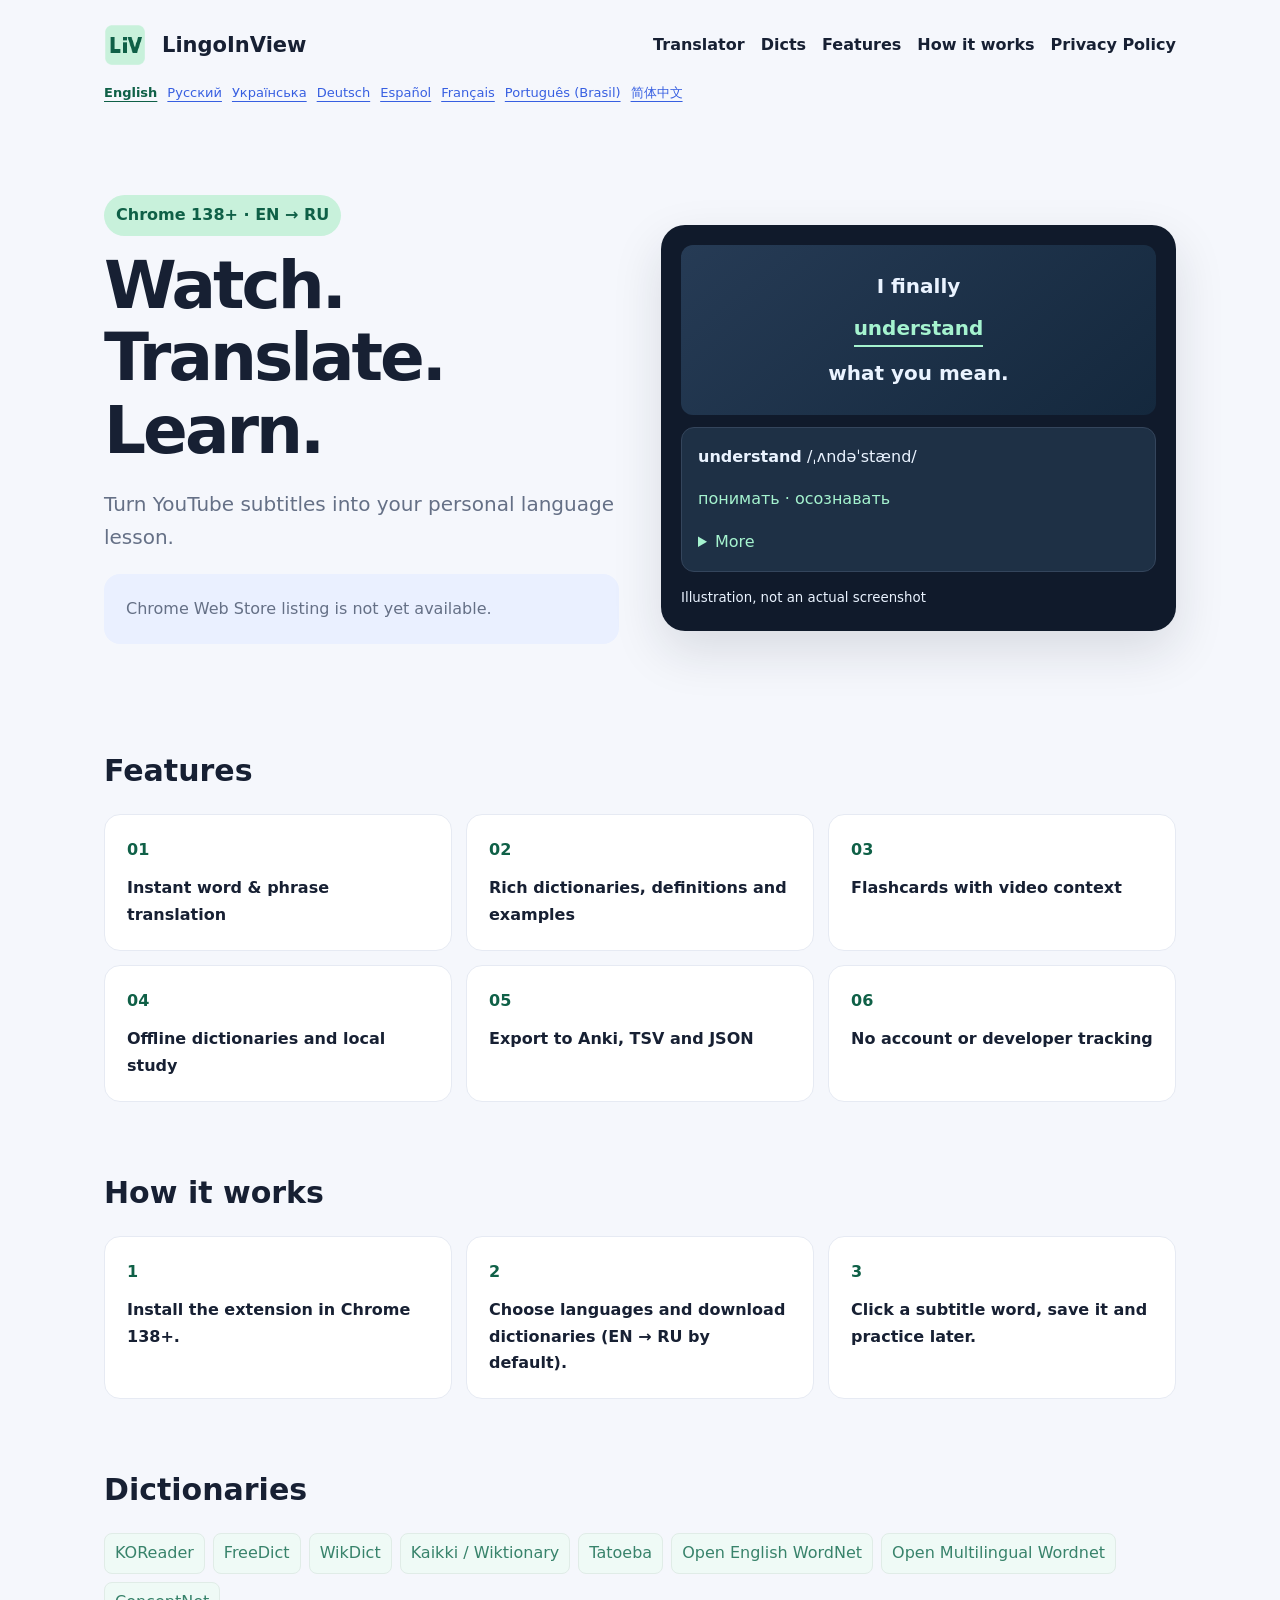
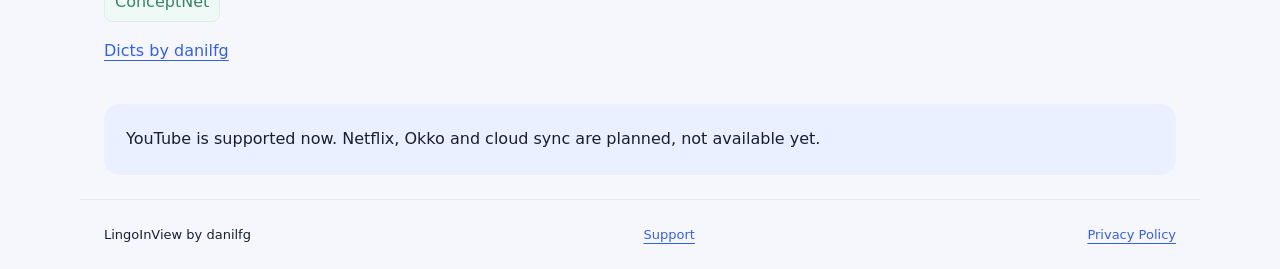
==== site/lingoinview/index.html @ 7d8f980f "Add LingoInView Pages and eight-language navigation" ====
<!doctype html><html lang="en"><head><meta charset="utf-8"><meta name="viewport" content="width=device-width,initial-scale=1"><title>LingoInView — Watch. Translate. Learn.</title><meta name="description" content="Turn YouTube subtitles into your personal language lesson."><link rel="stylesheet" href="style.css"><link rel="icon" href="icon.png"></head><body><header><a class="brand" href="./"><img src="icon.png" alt="">LingoInView</a><nav><a href="../">Translator</a><a href="../#dictionaries">Dicts</a><a href="#features">Features</a><a href="#how">How it works</a><a href="privacy.html">Privacy Policy</a></nav><div class="languages"><a href="index.html" hreflang="en" aria-current="page">English</a> <a href="ru/index.html" hreflang="ru">Русский</a> <a href="uk/index.html" hreflang="uk">Українська</a> <a href="de/index.html" hreflang="de">Deutsch</a> <a href="es/index.html" hreflang="es">Español</a> <a href="fr/index.html" hreflang="fr">Français</a> <a href="pt-BR/index.html" hreflang="pt-BR">Português (Brasil)</a> <a href="zh-CN/index.html" hreflang="zh-CN">简体中文</a></div></header><main><section class="hero"><div><span class="tag">Chrome 138+ · EN → RU</span><h1>Watch. Translate. Learn.</h1><p class="lead">Turn YouTube subtitles into your personal language lesson.</p><p class="callout">Chrome Web Store listing is not yet available.</p></div><div class="demo"><div class="screen">I finally <span class="word">understand</span> what you mean.</div><div class="translation"><b>understand</b> /ˌʌndəˈstænd/<p>понимать · осознавать</p><details><summary>More</summary>comprehend · grasp</details></div><small>Illustration, not an actual screenshot</small></div></section><section class="section" id="features"><h2>Features</h2><div class="grid"><article class="panel"><span class="num">01</span>Instant word & phrase translation</article><article class="panel"><span class="num">02</span>Rich dictionaries, definitions and examples</article><article class="panel"><span class="num">03</span>Flashcards with video context</article><article class="panel"><span class="num">04</span>Offline dictionaries and local study</article><article class="panel"><span class="num">05</span>Export to Anki, TSV and JSON</article><article class="panel"><span class="num">06</span>No account or developer tracking</article></div></section><section class="section" id="how"><h2>How it works</h2><div class="grid"><article class="panel"><span class="num">1</span>Install the extension in Chrome 138+.</article><article class="panel"><span class="num">2</span>Choose languages and download dictionaries (EN → RU by default).</article><article class="panel"><span class="num">3</span>Click a subtitle word, save it and practice later.</article></div></section><section class="section"><h2>Dictionaries</h2><div class="chips"><span>KOReader</span><span>FreeDict</span><span>WikDict</span><span>Kaikki / Wiktionary</span><span>Tatoeba</span><span>Open English WordNet</span><span>Open Multilingual Wordnet</span><span>ConceptNet</span></div><p><a href="https://danilfg.github.io/dicts/">Dicts by danilfg</a></p></section><section class="callout">YouTube is supported now. Netflix, Okko and cloud sync are planned, not available yet.</section></main><footer><span>LingoInView by danilfg</span><a href="https://github.com/danilfg">Support</a><a href="privacy.html">Privacy Policy</a></footer></body></html>
---- site/lingoinview/style.css ----
:root{font-family:Inter,system-ui,sans-serif;color:#172033;background:#f5f7fc;line-height:1.65}*{box-sizing:border-box}body{margin:0}header,main,footer{max-width:1120px;margin:auto;padding:24px}header,footer,nav,.brand{display:flex;align-items:center;gap:16px;flex-wrap:wrap}header,footer{justify-content:space-between}a{color:#375fe1;text-underline-offset:4px}a:focus-visible{outline:3px solid #7cb5ff;outline-offset:4px}nav a,.brand{text-decoration:none;color:inherit;font-weight:650}.brand{font-size:21px}.brand img{width:42px;height:42px}.hero{display:grid;grid-template-columns:1fr 1fr;gap:42px;align-items:center;padding:44px 0}h1{font-size:clamp(38px,5.5vw,66px);letter-spacing:-.045em;line-height:1.1;margin:14px 0}h2{font-size:30px;line-height:1.2}p{color:#657086}.lead{font-size:20px}.tag{background:#c8f1db;color:#0f6047;padding:7px 12px;border-radius:30px;font-weight:700;display:inline-block}.button{display:inline-block;background:linear-gradient(115deg,#365ddb,#6c51ce);color:white;text-decoration:none;padding:13px 19px;border-radius:13px;font-weight:700}.demo{background:#101a2b;border-radius:24px;padding:20px;color:#eaf3ff;box-shadow:0 20px 50px #17203320}.screen{background:linear-gradient(140deg,#263b55,#14283d);min-height:170px;display:grid;place-items:center;text-align:center;padding:20px;border-radius:12px;font-size:20px;font-weight:700}.word{color:#a5f3cf;border-bottom:2px solid}.translation{background:#1e3045;border:1px solid #34455c;border-radius:13px;padding:16px;margin:12px 0}.translation p,.translation summary{color:#a5f3cf}.translation summary{cursor:pointer}.section{padding:24px 0}.grid{display:grid;grid-template-columns:repeat(3,minmax(0,1fr));gap:14px}.panel{background:white;border:1px solid #e6eaf3;border-radius:16px;padding:22px;font-weight:650}.num{display:block;color:#0f6047;margin-bottom:12px}.chips{display:flex;flex-wrap:wrap;gap:8px}.chips span{border-radius:8px;background:#effaf6;color:#38836b;border:1px solid #e0ece7;padding:6px 10px}.callout{background:#eaf0ff;padding:22px;border-radius:16px}.note,footer{font-size:13px}footer{border-top:1px solid #e6eaf3}.legal{max-width:820px}.languages{display:flex;gap:10px;flex-wrap:wrap;font-size:13px}.languages a[aria-current]{font-weight:800;color:#0f6047}.legal h1{font-size:42px}@media(max-width:760px){header,main,footer{padding:18px}.hero,.grid{grid-template-columns:1fr}.hero{padding:24px 0;gap:20px}nav{gap:10px}}
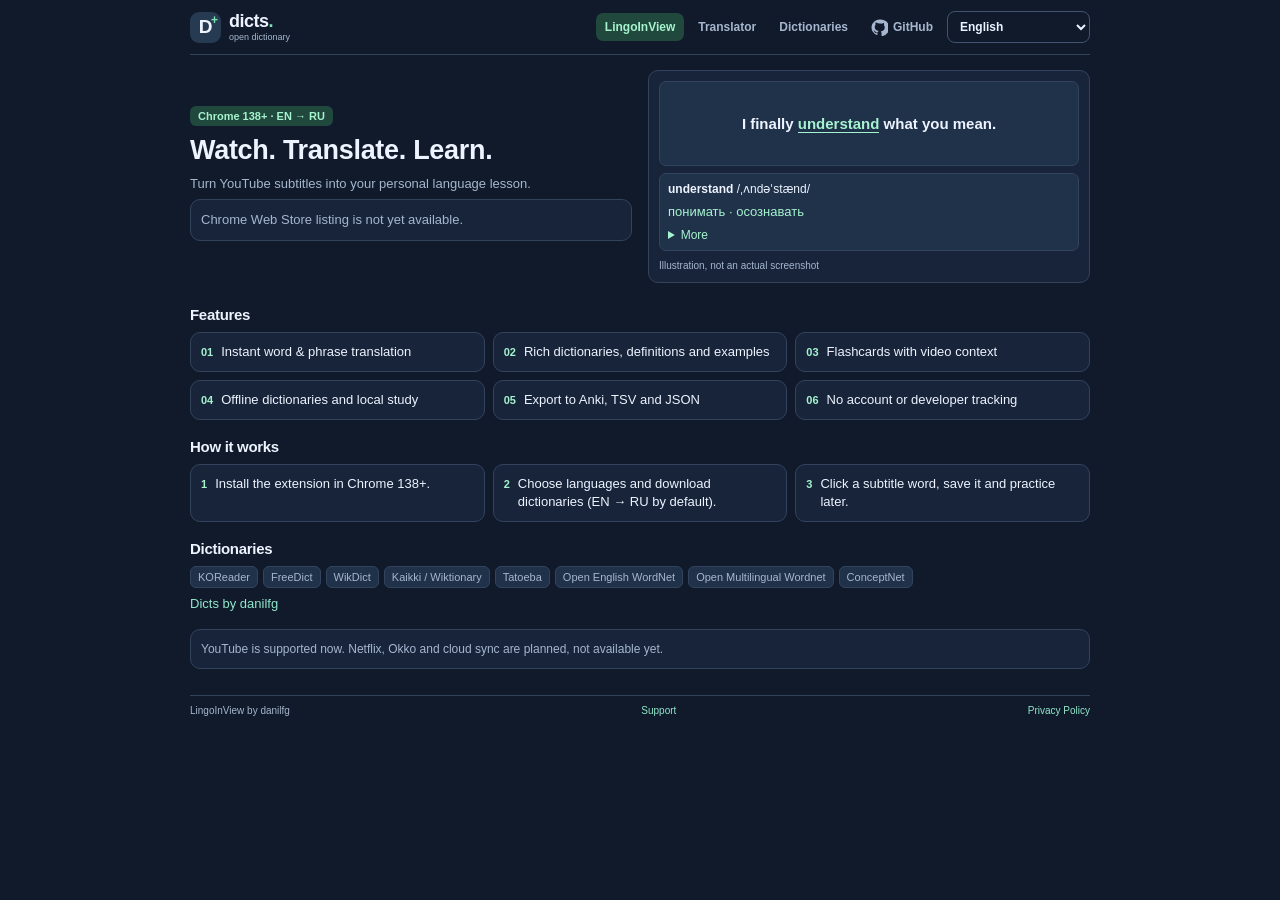
==== commit 2228d7bf: "Unify LingoInView promo with compact dark Dicts layout" ====
--- a/site/lingoinview/index.html
+++ b/site/lingoinview/index.html
@@ -1 +1,16 @@
-<!doctype html><html lang="en"><head><meta charset="utf-8"><meta name="viewport" content="width=device-width,initial-scale=1"><title>LingoInView — Watch. Translate. Learn.</title><meta name="description" content="Turn YouTube subtitles into your personal language lesson."><link rel="stylesheet" href="style.css"><link rel="icon" href="icon.png"></head><body><header><a class="brand" href="./"><img src="icon.png" alt="">LingoInView</a><nav><a href="../">Translator</a><a href="../#dictionaries">Dicts</a><a href="#features">Features</a><a href="#how">How it works</a><a href="privacy.html">Privacy Policy</a></nav><div class="languages"><a href="index.html" hreflang="en" aria-current="page">English</a> <a href="ru/index.html" hreflang="ru">Русский</a> <a href="uk/index.html" hreflang="uk">Українська</a> <a href="de/index.html" hreflang="de">Deutsch</a> <a href="es/index.html" hreflang="es">Español</a> <a href="fr/index.html" hreflang="fr">Français</a> <a href="pt-BR/index.html" hreflang="pt-BR">Português (Brasil)</a> <a href="zh-CN/index.html" hreflang="zh-CN">简体中文</a></div></header><main><section class="hero"><div><span class="tag">Chrome 138+ · EN → RU</span><h1>Watch. Translate. Learn.</h1><p class="lead">Turn YouTube subtitles into your personal language lesson.</p><p class="callout">Chrome Web Store listing is not yet available.</p></div><div class="demo"><div class="screen">I finally <span class="word">understand</span> what you mean.</div><div class="translation"><b>understand</b> /ˌʌndəˈstænd/<p>понимать · осознавать</p><details><summary>More</summary>comprehend · grasp</details></div><small>Illustration, not an actual screenshot</small></div></section><section class="section" id="features"><h2>Features</h2><div class="grid"><article class="panel"><span class="num">01</span>Instant word & phrase translation</article><article class="panel"><span class="num">02</span>Rich dictionaries, definitions and examples</article><article class="panel"><span class="num">03</span>Flashcards with video context</article><article class="panel"><span class="num">04</span>Offline dictionaries and local study</article><article class="panel"><span class="num">05</span>Export to Anki, TSV and JSON</article><article class="panel"><span class="num">06</span>No account or developer tracking</article></div></section><section class="section" id="how"><h2>How it works</h2><div class="grid"><article class="panel"><span class="num">1</span>Install the extension in Chrome 138+.</article><article class="panel"><span class="num">2</span>Choose languages and download dictionaries (EN → RU by default).</article><article class="panel"><span class="num">3</span>Click a subtitle word, save it and practice later.</article></div></section><section class="section"><h2>Dictionaries</h2><div class="chips"><span>KOReader</span><span>FreeDict</span><span>WikDict</span><span>Kaikki / Wiktionary</span><span>Tatoeba</span><span>Open English WordNet</span><span>Open Multilingual Wordnet</span><span>ConceptNet</span></div><p><a href="https://danilfg.github.io/dicts/">Dicts by danilfg</a></p></section><section class="callout">YouTube is supported now. Netflix, Okko and cloud sync are planned, not available yet.</section></main><footer><span>LingoInView by danilfg</span><a href="https://github.com/danilfg">Support</a><a href="privacy.html">Privacy Policy</a></footer></body></html>+<!doctype html><html lang="en"><head><meta charset="utf-8"><meta name="viewport" content="width=device-width,initial-scale=1"><title>LingoInView — Watch. Translate. Learn.</title><meta name="description" content="Turn YouTube subtitles into your personal language lesson."><link rel="stylesheet" href="../styles.css?v=4"><link rel="stylesheet" href="./style.css?v=2"><script src="./nav.js" defer></script><link rel="icon" href="icon.png"></head><body><div class="app-shell"><header class="site-header container">
+    <a class="brand" href="../" aria-label="Dicts home">
+      <span class="brand-mark" aria-hidden="true">D<span class="brand-spark">+</span></span>
+      <span class="brand-text">dicts<span class="brand-dot">.</span><small>open dictionary</small></span>
+    </a>
+    <nav class="nav-links" aria-label="Navigation">
+      <a id="promo-link" href="./" aria-current="page">LingoInView</a>
+      <a id="about-link" href="../#translate">Translator</a>
+      <a id="sources-link" href="../#dictionaries">Dictionaries</a>
+      <a class="github-link" href="https://github.com/danilfg/dicts" target="_blank" rel="noopener noreferrer">
+        <svg aria-hidden="true" viewBox="0 0 24 24" width="17" height="17"><path fill="currentColor" d="M12 .7A11.3 11.3 0 0 0 8.4 22.7c.6.1.8-.3.8-.6v-2.1c-3.2.7-3.9-1.3-3.9-1.3-.5-1.4-1.3-1.8-1.3-1.8-1.1-.7.1-.7.1-.7 1.3.1 2 1.3 2 1.3 1.1 2 2.9 1.4 3.6 1.1.1-.8.5-1.4 1-1.8-2.6-.3-5.4-1.3-5.4-5.7 0-1.2.4-2.2 1.2-3.1-.1-.3-.6-1.5.1-3.1 0 0 1-.3 3.2 1.2A11 11 0 0 1 12 6.4c1 0 2 .1 2.9.4 2.2-1.5 3.2-1.2 3.2-1.2.7 1.6.2 2.8.1 3.1.8.9 1.2 1.9 1.2 3.1 0 4.4-2.8 5.4-5.5 5.7.6.6 1 1.4 1 2.5v3.6c0 .3.2.7.8.6A11.3 11.3 0 0 0 12 .7Z"/></svg>
+        GitHub
+      </a>
+      <select data-promo-root="./" id="locale-btn" class="locale-btn" aria-label="Interface language"><option value="en" selected>English</option><option value="ru">Русский</option><option value="uk">Українська</option><option value="de">Deutsch</option><option value="es">Español</option><option value="fr">Français</option><option value="pt-BR">Português (Brasil)</option><option value="zh-CN">简体中文</option></select>
+    </nav>
+  </header><main class="container promo-main"><section class="hero"><div><span class="tag">Chrome 138+ · EN → RU</span><h1>Watch. Translate. Learn.</h1><p class="lead">Turn YouTube subtitles into your personal language lesson.</p><p class="callout">Chrome Web Store listing is not yet available.</p></div><div class="demo"><div class="screen"><span>I finally <span class="word">understand</span> what you mean.</span></div><div class="translation"><b>understand</b> /ˌʌndəˈstænd/<p>понимать · осознавать</p><details><summary>More</summary>comprehend · grasp</details></div><small>Illustration, not an actual screenshot</small></div></section><section class="section" id="features"><h2>Features</h2><div class="grid"><article class="panel"><span class="num">01</span>Instant word & phrase translation</article><article class="panel"><span class="num">02</span>Rich dictionaries, definitions and examples</article><article class="panel"><span class="num">03</span>Flashcards with video context</article><article class="panel"><span class="num">04</span>Offline dictionaries and local study</article><article class="panel"><span class="num">05</span>Export to Anki, TSV and JSON</article><article class="panel"><span class="num">06</span>No account or developer tracking</article></div></section><section class="section" id="how"><h2>How it works</h2><div class="grid"><article class="panel"><span class="num">1</span>Install the extension in Chrome 138+.</article><article class="panel"><span class="num">2</span>Choose languages and download dictionaries (EN → RU by default).</article><article class="panel"><span class="num">3</span>Click a subtitle word, save it and practice later.</article></div></section><section class="section"><h2>Dictionaries</h2><div class="chips"><span>KOReader</span><span>FreeDict</span><span>WikDict</span><span>Kaikki / Wiktionary</span><span>Tatoeba</span><span>Open English WordNet</span><span>Open Multilingual Wordnet</span><span>ConceptNet</span></div><p><a href="https://danilfg.github.io/dicts/">Dicts by danilfg</a></p></section><section class="callout">YouTube is supported now. Netflix, Okko and cloud sync are planned, not available yet.</section></main><footer class="footer container promo-footer"><span>LingoInView by danilfg</span><a href="https://github.com/danilfg/dicts/issues">Support</a><a href="privacy.html">Privacy Policy</a></footer></div></body></html>
--- a/site/styles.css
+++ b/site/styles.css
@@ -0,0 +1,47 @@
+
+:root{color-scheme:dark;font-family:-apple-system,BlinkMacSystemFont,"Segoe UI",sans-serif;background:#101a2b;color:#edf4ff;--background:#101a2b;--surface:#17243a;--field:#20314a;--border:#34435d;--muted:#a5b6ce;--mint:#a5f3cf;--accent:#78e0b4;font-size:14px;font-synthesis:none;-webkit-font-smoothing:antialiased}
+*{box-sizing:border-box}body{margin:0;min-width:320px}button,input,select{font:inherit}button,a,summary{-webkit-tap-highlight-color:transparent}button{cursor:pointer}button:disabled{opacity:.55;cursor:wait}a{color:#92e7cb;text-decoration:none}a:hover{text-decoration:underline}button:focus-visible,input:focus-visible,select:focus-visible,a:focus-visible,summary:focus-visible{outline:2px solid var(--accent);outline-offset:2px}::selection{background:#376b58;color:#fff}[hidden]{display:none!important}
+.container{width:min(900px,calc(100% - 28px));margin:0 auto}.site-header{display:flex;align-items:center;gap:18px;padding:11px 0;border-bottom:1px solid var(--border);justify-content:space-between}.brand{display:flex;align-items:center;gap:8px;color:#edf4ff;white-space:nowrap}.brand:hover{text-decoration:none}.brand-mark{width:31px;height:31px;border-radius:9px;background:#263b52;display:grid;place-items:center;position:relative;font-size:19px;font-weight:800}.brand-spark{position:absolute;right:3px;top:1px;color:var(--accent);font-size:12px}.brand-text{font-size:18px;font-weight:750;letter-spacing:-.5px;line-height:1}.brand-dot{color:var(--accent)}.brand-text small{display:block;font-size:9px;color:var(--muted);font-weight:500;letter-spacing:0;margin-top:3px}.nav-links{display:flex;align-items:center;gap:5px;font-size:12px;font-weight:650}.nav-links>a{padding:7px 9px;border-radius:7px;color:var(--muted);white-space:nowrap}.nav-links>a[aria-current]{background:#21483d;color:var(--mint)}.nav-links>a:hover{background:#293b56;color:#fff;text-decoration:none}.github-link{display:flex;gap:5px;align-items:center}.locale-btn,.circle-action,.swap-button{background:#293b56;color:#e2eafa;border:1px solid #405471;border-radius:8px}.locale-btn{font-size:11px;font-weight:700;padding:7px 8px}.intro{padding:15px 0 10px}.eyebrow{display:none}.intro h1,.directory-top h1{font-size:20px;line-height:1.2;font-weight:750;margin:0 0 4px;letter-spacing:-.3px}.hero-description,.directory-top p{margin:0;color:var(--muted);font-size:12px;line-height:1.4}
+.search-shell{border:1px solid var(--border);background:var(--surface);border-radius:11px;padding:10px}.lang-bar{display:flex;align-items:end;gap:8px}.lang-field{flex:1;min-width:0}.field-label{display:block;color:var(--muted);font-size:10px;font-weight:650;margin-bottom:4px}.lang-field select,.directory-filter input{width:100%;min-width:0;color:#e5f0ff;background:var(--field);border:1px solid #405471;border-radius:7px;height:34px;padding:5px 8px;font-size:13px}.swap-button{height:34px;width:35px;flex:none;display:grid;place-items:center}.swap-button svg{width:17px;height:17px}.swap-button:hover,.circle-action:hover{background:#344b6b}.query-bar{display:flex;align-items:center;gap:7px;margin-top:8px}.search-icon{width:17px;height:17px;color:var(--muted);flex:none}.query-bar input{flex:1;min-width:0;padding:7px 9px;height:37px;background:var(--field);border:1px solid #405471;border-radius:7px;color:#f8fafc;font-size:15px}.query-bar input::placeholder,.directory-filter input::placeholder{color:#91a6c0}.query-bar button{height:37px;background:var(--accent);border:0;border-radius:8px;color:#112b25;font-weight:750;font-size:13px;padding:0 13px;display:flex;align-items:center;gap:7px}.query-bar button:hover{background:#9ef1cd}.search-meta{display:flex;justify-content:space-between;gap:7px;align-items:center;margin-top:8px;color:var(--muted);font-size:10px}.examples,.coverage{display:flex;align-items:center;gap:5px;flex-wrap:wrap}.examples button{background:#293b56;border:1px solid #405471;border-radius:6px;color:#c9d9ee;font-size:11px;padding:3px 7px}.examples button:hover{color:var(--mint)}.tiny-circle{background:var(--accent);width:6px;height:6px;border-radius:50%;flex:none}.status{color:var(--mint);font-size:12px;margin:5px 0}.status:empty{display:none}.status.error{color:#ffb1bc}.status.loading{color:var(--muted)}
+#results{margin:10px 0 16px;min-height:48px;text-align:left}#empty-title{font-size:13px;margin:12px 0 3px;color:var(--muted);font-weight:650}#empty-description{font-size:12px;color:var(--muted);margin:0}.results-head{display:flex;align-items:center;justify-content:space-between;gap:10px;margin:6px 0}.results-head h2,.semantic-only-heading{font-size:23px;line-height:1.2;margin:2px 0;color:#f8fafc;overflow-wrap:anywhere}.result-eyebrow{display:none}.result-meta{font-size:11px;color:var(--muted)}.actions{display:flex;gap:5px;align-items:center}.circle-action{width:31px;height:31px;font-size:15px;display:grid;place-items:center}.result-summary{display:flex;gap:5px;flex-wrap:wrap;margin:6px 0 8px}.count-pill{font-size:10px;color:#a5e7cd;background:#21483d;border:1px solid #345e55;padding:2px 7px;border-radius:6px}
+.dictionary-card{background:var(--surface);border:1px solid var(--border);border-radius:10px;margin:5px 0;overflow:hidden}.dictionary-card>summary{list-style:none;display:flex;align-items:center;gap:8px;cursor:pointer;padding:7px 10px}.dictionary-card>summary::-webkit-details-marker,.article-more>summary::-webkit-details-marker{display:none}.dictionary-card>summary:hover{background:#1c2b42}.source-avatar{display:grid;place-items:center;flex:none;width:27px;height:27px;background:#293b56;color:#b9cfea;border-radius:7px;font-weight:800;font-size:13px}.source-avatar[data-source=koreader],.source-avatar[data-source=oewn]{background:#203b58;color:#a9cfff}.source-avatar[data-source=freedict],.source-avatar[data-source=omw]{background:#3a3154;color:#dec8ff}.source-avatar[data-source=wikdict],.source-avatar[data-source=kaikki]{background:#21483d;color:#a5f3cf}.source-avatar[data-source=tatoeba],.source-avatar[data-source=conceptnet]{background:#493e30;color:#ffdbab}.source-title{display:flex;gap:8px;align-items:baseline;flex-wrap:wrap;flex:1;min-width:0}.source-title b{font-size:13px;font-weight:700;color:var(--mint)}.source-title small{font-size:10px;color:var(--muted)}.chevron{color:var(--muted);font-size:15px}.dictionary-card[open]>summary .chevron{transform:rotate(180deg)}.source-body{border-top:1px solid var(--border);padding:3px 10px 8px}.definition{padding:5px 0;border-bottom:1px solid var(--border);line-height:1.4;font-size:13px;overflow-wrap:anywhere}.definition:last-child{border:0}.dictionary-article,.article-rest{display:grid;gap:0;min-width:0}.article-line{display:flex;align-items:flex-start;gap:6px;padding:3px 0;border-bottom:1px solid #293b51}.article-line:last-child{border:0}.article-detail{flex:1;min-width:0}.article-number,.article-part{border-radius:5px;background:#293b56;color:#c1d3ea;font-size:10px;font-weight:650;padding:2px 5px;flex:none}.article-part{width:fit-content}.article-translation{color:var(--mint);font-weight:650;font-size:14px;line-height:1.4;white-space:pre-wrap;overflow-wrap:anywhere}.article-explanation,.article-raw{color:#d4e2f4;font-size:12px;line-height:1.4;white-space:pre-wrap;overflow-wrap:anywhere}.article-translation+.article-explanation{margin-top:2px}.article-phonetic{display:flex;align-items:center;gap:5px;flex-wrap:wrap;padding:3px 0;color:var(--muted);font-size:11px}.ipa-label{font-weight:600}.ipa-variants{display:flex;gap:4px;flex-wrap:wrap}.ipa-variant{background:#20314a;border:1px solid #405471;border-radius:5px;padding:2px 5px;color:#d7e7f9;overflow-wrap:anywhere;max-width:100%}.article-more>summary,.entry-credit>summary,.directory-packages>summary{cursor:pointer;color:#92e7cb;font-size:11px;padding:4px 0;list-style:none}.article-more>summary:before,.entry-credit>summary:before,.directory-packages>summary:before{content:"›";margin-right:5px}.article-more[open]>summary:before,.entry-credit[open]>summary:before,.directory-packages[open]>summary:before{content:"⌄"}.source-footer{display:flex;flex-wrap:wrap;gap:5px 10px;align-items:center;font-size:10px;color:var(--muted);padding-top:6px;overflow-wrap:anywhere}.entry-credit{font-size:10px;color:var(--muted);margin:3px 0;overflow-wrap:anywhere}.entry-credit p{margin:4px 0}.example-text{font-size:13px;color:#edf4ff}.example-translation{color:var(--mint);font-size:12px;margin-top:2px}.example-author{color:var(--muted);font-size:10px;margin-top:3px}.no-results{border:1px solid var(--border);border-radius:9px;background:var(--surface);padding:10px}.no-results h2{font-size:14px;margin:0 0 4px}.no-results p{font-size:12px;color:var(--muted);margin:0;overflow-wrap:anywhere}
+.lexical-heading{font-size:11px;color:var(--muted);font-weight:650;padding:8px 0 2px}.semantic-note{color:var(--muted);font-size:11px;margin:5px 0;line-height:1.4}.lexical-subtitle{font-size:11px;color:var(--mint);font-weight:650;margin:6px 0 3px}.lexical-definitions{display:grid;gap:4px}.lexical-definition{font-size:12px;border-left:2px solid #405471;padding-left:7px;overflow-wrap:anywhere;color:#e2eafa}.lexical-tags{display:flex;flex-wrap:wrap;gap:4px;margin:4px 0}.lexical-tag{font-size:11px;border-radius:5px;padding:3px 6px;background:#293b56;color:#d4e6f5;max-width:100%;overflow-wrap:anywhere}.lexical-relation{display:grid;grid-template-columns:105px 1fr;gap:6px;align-items:center;border-bottom:1px solid #293b51}.lexical-rel-name{font-size:11px;color:var(--muted)}
+.source-directory{margin:15px 0}.directory-top{display:flex;gap:9px;align-items:center;justify-content:space-between;margin-bottom:8px}.directory-top>a{font-size:12px;white-space:nowrap}.directory-version{font-size:11px;color:var(--mint);margin:4px 0 8px}.directory-filter{display:flex;align-items:center;gap:8px;font-size:11px;color:var(--muted);margin:0 0 8px}.directory-filter input{max-width:300px;height:32px}.source-grid{display:grid;grid-template-columns:repeat(2,minmax(0,1fr));gap:7px;align-items:start}.source-tile{padding:9px 10px;border:1px solid var(--border);background:var(--surface);border-radius:10px;min-width:0}.directory-source-head{display:flex;align-items:start;gap:7px}.directory-source-title{min-width:0}.directory-source-title h2{font-size:14px;color:#edf4ff;margin:0 0 3px;line-height:1.3}.directory-source-title p{font-size:12px;color:var(--muted);margin:0;line-height:1.35}.directory-source-meta{display:flex;flex-wrap:wrap;gap:4px 9px;margin:7px 0 3px;color:var(--muted);font-size:11px;line-height:1.4;overflow-wrap:anywhere}.version-text{color:var(--mint);font-weight:650}.retained-label{color:#ffdbab;background:#493e30;border-radius:5px;padding:1px 5px}.directory-packages{border-top:1px solid var(--border);margin-top:4px}.package-list{max-height:210px;overflow:auto}.package-row{display:flex;justify-content:space-between;gap:8px;border-top:1px solid #293b51;padding:3px 0;font-size:11px;color:var(--muted);overflow-wrap:anywhere}.package-row span:first-child{color:#edf4ff}.directory-note{font-size:11px;color:var(--muted);line-height:1.4}.footer{display:flex;flex-wrap:wrap;justify-content:space-between;gap:5px 12px;border-top:1px solid var(--border);padding:9px 0 12px;font-size:10px;color:var(--muted)}
+@media(max-width:600px){.container{width:calc(100% - 20px)}.site-header{gap:5px;flex-wrap:wrap;padding:8px 0}.nav-links{gap:2px;flex-wrap:wrap}.nav-links>a{padding:6px;font-size:11px}.brand-text{font-size:16px}.brand-mark{width:27px;height:27px}.brand-text small{display:none}.github-link{font-size:0!important}.github-link svg{width:16px;height:16px}.intro{padding:10px 0 8px}.source-grid{grid-template-columns:1fr}.search-shell{padding:8px}.search-meta{flex-wrap:wrap}.query-bar button{padding:0 9px}.query-bar button span:last-child{display:none}.source-title{gap:4px}.lexical-relation{grid-template-columns:1fr;gap:0}.directory-filter{flex-wrap:wrap}.footer{justify-content:flex-start}}@media(prefers-reduced-motion:reduce){*{transition:none!important;scroll-behavior:auto!important}}
+
+/* Shared compact sections from Translator's content.css, scoped to results. */
+.dictionary-result .lwc-compact-section{border-top:1px solid #30435e;padding:0;margin-top:5px;}
+.dictionary-result .lwc-compact-summary{display:flex;align-items:center;gap:7px;padding:9px 2px;cursor:pointer;color:#a0efd1;font-size:12px;font-weight:700;list-style:none;user-select:none;}
+.dictionary-result .lwc-compact-summary::-webkit-details-marker{display:none;}
+.dictionary-result .lwc-compact-summary::before{content:'›';display:inline-block;color:#8da8c6;font-size:17px;line-height:12px;transition:transform .15s;}
+.dictionary-result .lwc-item-count{font-size:10px;font-weight:700;border-radius:20px;padding:1px 6px;background:#273d53;color:#a9d9c9;}
+.dictionary-result .lwc-compact-body{padding:0 2px 7px 12px;}
+.dictionary-result .lwc-compact-list{display:grid;gap:9px;}
+.dictionary-result .lwc-compact-item{display:grid;gap:3px;min-width:0;}
+.dictionary-result .lwc-translation-list{color:#c5fbe4;line-height:1.5;overflow-wrap:anywhere;font-size:12px;}
+.dictionary-result .lwc-gloss-english{font-style:italic;color:#e0e8f5;font-size:12px;}
+.dictionary-result .lwc-gloss-definition,.dictionary-result .lwc-example-translated{color:#a5f3cf;font-size:12px;}
+.dictionary-result .lwc-example-original{color:#edf5ff;font-size:12px;}
+.dictionary-result .lwc-definition-text{color:#d5ecdf;font-size:12px;line-height:1.48;}
+.dictionary-result .lwc-mini-providers{display:flex;flex-wrap:wrap;gap:4px 9px;line-height:1.35;font-size:10px;color:#8daac1;}
+.dictionary-result .lwc-mini-providers a{color:#7fdfc1 !important;text-decoration:none;white-space:nowrap;}
+.dictionary-result .lwc-mini-providers a:hover{text-decoration:underline;}
+.dictionary-result .lwc-compact-more{margin:5px 0 0;background:transparent;color:#7be0bc;padding:2px 0;font-size:11px;border:0;text-decoration:underline;text-decoration-style:dotted;}
+.dictionary-result .lwc-compact-summary{padding:7px 2px;}
+.dictionary-result .lwc-compact-body{padding:0 2px 5px 10px;}
+.dictionary-result .lwc-compact-list{gap:7px;}
+.dictionary-result{padding:2px 0 0}
+.dictionary-result .lwc-main-translation{margin:4px 0 10px;display:grid;gap:4px}
+.dictionary-result .lwc-main-values{color:var(--mint);font-size:18px;font-weight:750;line-height:1.4;overflow-wrap:anywhere}
+.dictionary-result .lwc-compact-section{margin-top:0}
+.dictionary-result .lwc-compact-summary{font-size:13px;padding:8px 2px}
+.dictionary-result .lwc-compact-summary:hover{color:#c8fbe7}
+.dictionary-result .lwc-compact-body{padding:0 3px 8px 15px}
+.dictionary-result .lwc-compact-item{overflow-wrap:anywhere}
+.dictionary-result .lwc-translation-list,.dictionary-result .lwc-definition-text,.dictionary-result .lwc-gloss-english,.dictionary-result .lwc-gloss-definition,.dictionary-result .lwc-example-original,.dictionary-result .lwc-example-translated{font-size:13px}
+.dictionary-result .lwc-mini-providers a{color:var(--muted)!important;white-space:normal;overflow-wrap:anywhere}
+.dictionary-result .lwc-mini-providers a:hover{color:var(--mint)!important}
+.dictionary-result .lwc-dicts-credit{display:block;margin:8px 0;font-size:11px;color:var(--muted)}
+.dictionary-result .lwc-raw-article{white-space:pre-wrap}
+
+select.locale-btn{font:inherit;max-width:165px;background:#101a2b;color:#eaf3ff;cursor:pointer}select.locale-btn option{background:#101a2b;color:#eaf3ff}
--- a/site/lingoinview/style.css
+++ b/site/lingoinview/style.css
@@ -1 +1,2 @@
-:root{font-family:Inter,system-ui,sans-serif;color:#172033;background:#f5f7fc;line-height:1.65}*{box-sizing:border-box}body{margin:0}header,main,footer{max-width:1120px;margin:auto;padding:24px}header,footer,nav,.brand{display:flex;align-items:center;gap:16px;flex-wrap:wrap}header,footer{justify-content:space-between}a{color:#375fe1;text-underline-offset:4px}a:focus-visible{outline:3px solid #7cb5ff;outline-offset:4px}nav a,.brand{text-decoration:none;color:inherit;font-weight:650}.brand{font-size:21px}.brand img{width:42px;height:42px}.hero{display:grid;grid-template-columns:1fr 1fr;gap:42px;align-items:center;padding:44px 0}h1{font-size:clamp(38px,5.5vw,66px);letter-spacing:-.045em;line-height:1.1;margin:14px 0}h2{font-size:30px;line-height:1.2}p{color:#657086}.lead{font-size:20px}.tag{background:#c8f1db;color:#0f6047;padding:7px 12px;border-radius:30px;font-weight:700;display:inline-block}.button{display:inline-block;background:linear-gradient(115deg,#365ddb,#6c51ce);color:white;text-decoration:none;padding:13px 19px;border-radius:13px;font-weight:700}.demo{background:#101a2b;border-radius:24px;padding:20px;color:#eaf3ff;box-shadow:0 20px 50px #17203320}.screen{background:linear-gradient(140deg,#263b55,#14283d);min-height:170px;display:grid;place-items:center;text-align:center;padding:20px;border-radius:12px;font-size:20px;font-weight:700}.word{color:#a5f3cf;border-bottom:2px solid}.translation{background:#1e3045;border:1px solid #34455c;border-radius:13px;padding:16px;margin:12px 0}.translation p,.translation summary{color:#a5f3cf}.translation summary{cursor:pointer}.section{padding:24px 0}.grid{display:grid;grid-template-columns:repeat(3,minmax(0,1fr));gap:14px}.panel{background:white;border:1px solid #e6eaf3;border-radius:16px;padding:22px;font-weight:650}.num{display:block;color:#0f6047;margin-bottom:12px}.chips{display:flex;flex-wrap:wrap;gap:8px}.chips span{border-radius:8px;background:#effaf6;color:#38836b;border:1px solid #e0ece7;padding:6px 10px}.callout{background:#eaf0ff;padding:22px;border-radius:16px}.note,footer{font-size:13px}footer{border-top:1px solid #e6eaf3}.legal{max-width:820px}.languages{display:flex;gap:10px;flex-wrap:wrap;font-size:13px}.languages a[aria-current]{font-weight:800;color:#0f6047}.legal h1{font-size:42px}@media(max-width:760px){header,main,footer{padding:18px}.hero,.grid{grid-template-columns:1fr}.hero{padding:24px 0;gap:20px}nav{gap:10px}}+/* Promo layout inherits the Dicts site theme and shared navigation. */
+.promo-main{padding:15px 0 18px}.promo-main h1,.promo-main h2{font-size:20px;line-height:1.2;margin:0 0 8px;letter-spacing:-.3px}.promo-main h2{font-size:15px}.promo-main p{margin:6px 0;color:var(--muted);font-size:13px;line-height:1.5}.hero{display:grid;grid-template-columns:1fr 1fr;gap:16px;align-items:center;padding:0 0 14px}.hero h1{font-size:27px;margin:8px 0}.tag{display:inline-block;background:#21483d;color:var(--mint);border-radius:6px;padding:4px 8px;font-size:11px;font-weight:650}.demo,.panel,.callout{background:var(--surface);border:1px solid var(--border);border-radius:10px;padding:10px}.demo{font-size:12px}.screen{min-height:85px;background:var(--field);border:1px solid var(--border);border-radius:7px;display:grid;place-items:center;padding:12px;text-align:center;font-size:15px;font-weight:650}.word{color:var(--mint);border-bottom:1px solid}.translation{border:1px solid var(--border);background:#20314a;border-radius:7px;padding:8px;margin:7px 0}.translation p,.translation summary{color:var(--mint)}.translation summary{cursor:pointer}.demo small{color:var(--muted);font-size:10px}.section{padding:9px 0}.grid{display:grid;grid-template-columns:repeat(3,minmax(0,1fr));gap:8px}.panel{font-size:13px;line-height:1.4;display:flex;gap:8px;align-items:baseline}.num{color:var(--mint);font-size:11px;font-weight:750;flex:none}.chips{display:flex;flex-wrap:wrap;gap:5px}.chips span{border:1px solid var(--border);border-radius:6px;background:var(--field);color:var(--muted);font-size:11px;padding:4px 7px}.callout{font-size:12px;color:var(--muted);line-height:1.5}.promo-footer{margin-top:8px}.legal{padding:15px 0;line-height:1.6;font-size:13px}.legal h1{font-size:20px}.legal p{color:var(--muted)}.legal-header .nav-links{flex-wrap:wrap}@media(max-width:650px){.hero,.grid{grid-template-columns:1fr}.hero h1{font-size:23px}}
